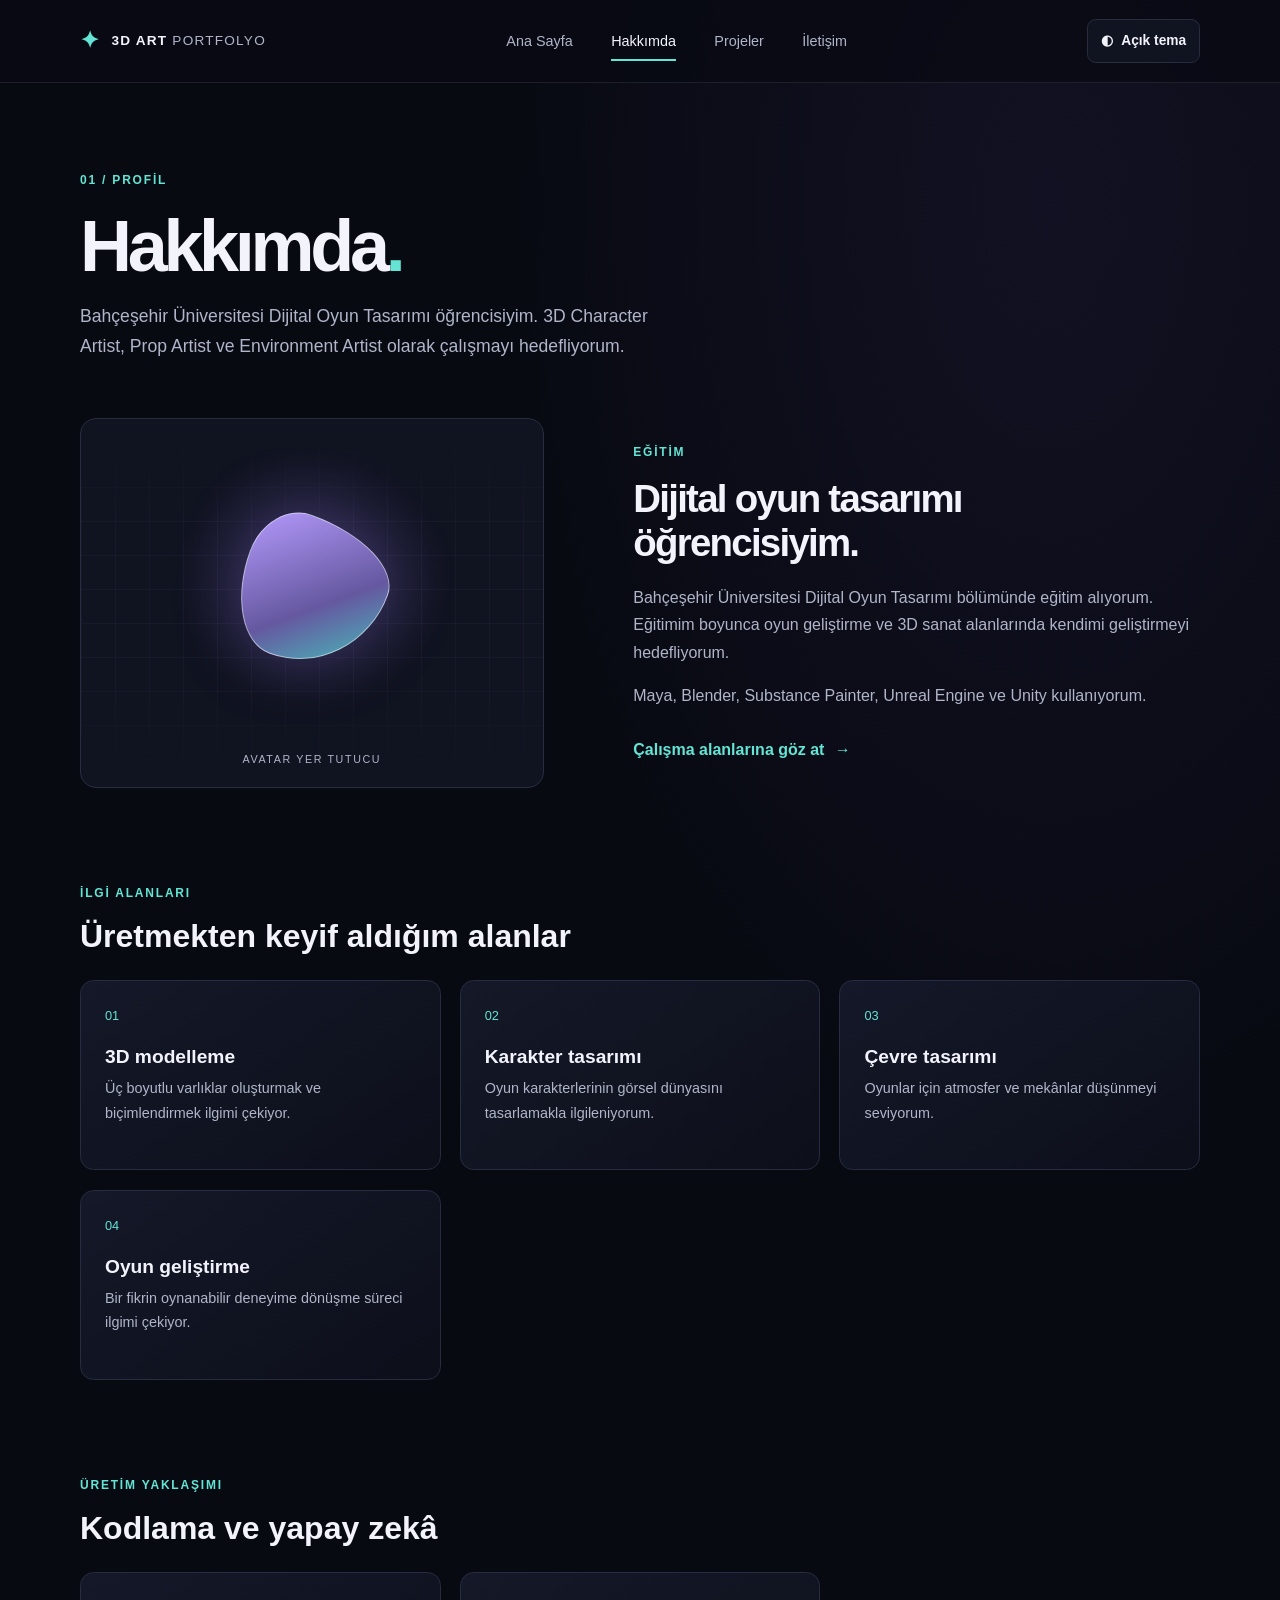
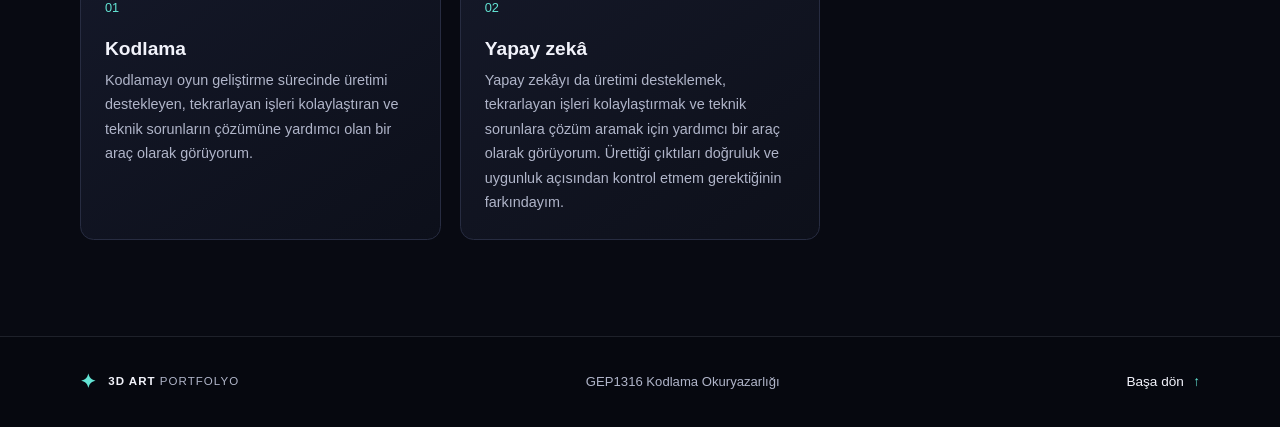
==== hakkimda.html @ 7c6eb8a8 "Ilk portfolyo yuklemesi" ====
<!DOCTYPE html>
<html lang="tr">
<head>
  <meta charset="UTF-8">
  <meta name="viewport" content="width=device-width, initial-scale=1.0">
  <meta name="theme-color" content="#080a12">
  <title>Hakkımda | 3D Art Portfolyo</title>
  <link rel="stylesheet" href="style.css">
  <script src="script.js" defer></script>
</head>
<body>
  <a class="skip-link" href="#icerik">İçeriğe geç</a>
  <header class="site-header">
    <nav class="site-nav container" aria-label="Ana gezinme">
      <a class="brand" href="index.html" aria-label="Portfolyo ana sayfa">
        <span class="brand-mark" aria-hidden="true">✦</span>
        <span>3D ART <span class="brand-light">PORTFOLYO</span></span>
      </a>
      <div class="header-controls">
        <button class="menu-toggle" type="button" aria-expanded="false" aria-controls="primary-links">
          <span aria-hidden="true">☰</span> Menü
        </button>
        <button class="theme-toggle" type="button" data-theme-toggle aria-label="Açık temaya geç">
          <span aria-hidden="true">◐</span> <span class="theme-toggle-label">Açık tema</span>
        </button>
      </div>
      <div class="nav-links" id="primary-links">
        <a href="index.html">Ana Sayfa</a>
        <a href="hakkimda.html" aria-current="page">Hakkımda</a>
        <a href="projeler.html">Projeler</a>
        <a href="iletisim.html">İletişim</a>
      </div>
    </nav>
  </header>

  <main id="icerik" class="container page-main">
    <section class="page-heading">
      <p class="eyebrow">01 / PROFİL</p>
      <h1>Hakkımda<span class="heading-dot">.</span></h1>
      <p class="page-lead">Bahçeşehir Üniversitesi Dijital Oyun Tasarımı öğrencisiyim. 3D Character Artist, Prop Artist ve Environment Artist olarak çalışmayı hedefliyorum.</p>
    </section>

    <section class="about-layout">
      <div class="about-visual" role="img" aria-label="Fotoğraf yerine avatar için yer tutucu">
        <div class="visual-grid"></div>
        <div class="visual-orb"></div>
        <span class="visual-caption">AVATAR YER TUTUCU</span>
      </div>
      <div class="about-copy">
        <p class="eyebrow">EĞİTİM</p>
        <h2>Dijital oyun tasarımı öğrencisiyim.</h2>
        <p>Bahçeşehir Üniversitesi Dijital Oyun Tasarımı bölümünde eğitim alıyorum. Eğitimim boyunca oyun geliştirme ve 3D sanat alanlarında kendimi geliştirmeyi hedefliyorum.</p>
        <p>Maya, Blender, Substance Painter, Unreal Engine ve Unity kullanıyorum.</p>
        <a class="text-link" href="projeler.html">Çalışma alanlarına göz at <span aria-hidden="true">→</span></a>
      </div>
    </section>

    <section class="focus-section">
      <div class="section-heading">
        <p class="eyebrow">İLGİ ALANLARI</p>
        <h2>Üretmekten keyif aldığım alanlar</h2>
      </div>
      <div class="focus-grid">
        <article class="focus-card"><span class="card-number">01</span><h3>3D modelleme</h3><p>Üç boyutlu varlıklar oluşturmak ve biçimlendirmek ilgimi çekiyor.</p></article>
        <article class="focus-card"><span class="card-number">02</span><h3>Karakter tasarımı</h3><p>Oyun karakterlerinin görsel dünyasını tasarlamakla ilgileniyorum.</p></article>
        <article class="focus-card"><span class="card-number">03</span><h3>Çevre tasarımı</h3><p>Oyunlar için atmosfer ve mekânlar düşünmeyi seviyorum.</p></article>
        <article class="focus-card"><span class="card-number">04</span><h3>Oyun geliştirme</h3><p>Bir fikrin oynanabilir deneyime dönüşme süreci ilgimi çekiyor.</p></article>
      </div>
    </section>

    <section class="focus-section">
      <div class="section-heading">
        <p class="eyebrow">ÜRETİM YAKLAŞIMI</p>
        <h2>Kodlama ve yapay zekâ</h2>
      </div>
      <div class="focus-grid">
        <article class="focus-card">
          <span class="card-number">01</span>
          <h3>Kodlama</h3>
          <p>Kodlamayı oyun geliştirme sürecinde üretimi destekleyen, tekrarlayan işleri kolaylaştıran ve teknik sorunların çözümüne yardımcı olan bir araç olarak görüyorum.</p>
        </article>
        <article class="focus-card">
          <span class="card-number">02</span>
          <h3>Yapay zekâ</h3>
          <p>Yapay zekâyı da üretimi desteklemek, tekrarlayan işleri kolaylaştırmak ve teknik sorunlara çözüm aramak için yardımcı bir araç olarak görüyorum. Ürettiği çıktıları doğruluk ve uygunluk açısından kontrol etmem gerektiğinin farkındayım.</p>
        </article>
      </div>
    </section>
  </main>

  <footer class="site-footer">
    <div class="container footer-inner">
      <a class="brand footer-brand" href="index.html"><span class="brand-mark" aria-hidden="true">✦</span><span>3D ART <span class="brand-light">PORTFOLYO</span></span></a>
      <p>GEP1316 Kodlama Okuryazarlığı</p>
      <a class="footer-top" href="#icerik">Başa dön <span aria-hidden="true">↑</span></a>
    </div>
  </footer>
</body>
</html>
---- style.css ----
:root {
  color-scheme: dark;
  --color-bg: #080a12;
  --color-surface: #101320;
  --color-surface-raised: #15192a;
  --color-border: #272c41;
  --color-text: #f2f3fb;
  --color-muted: #b0b5c9;
  --color-purple: #b69cff;
  --color-turquoise: #63e4d4;
  --font-body: "Segoe UI", Arial, sans-serif;
  --font-display: "Segoe UI", Arial, sans-serif;
  --content-width: 1120px;
}

* {
  box-sizing: border-box;
}

html {
  scroll-behavior: smooth;
}

body {
  min-width: 320px;
  min-height: 100vh;
  margin: 0;
  display: flex;
  flex-direction: column;
  background:
    radial-gradient(ellipse at 82% 10%, rgba(87, 67, 151, 0.13), transparent 34rem),
    var(--color-bg);
  color: var(--color-text);
  font-family: var(--font-body);
  font-size: 1rem;
  line-height: 1.7;
  -webkit-font-smoothing: antialiased;
}

a {
  color: inherit;
  text-decoration: none;
}

button,
input,
textarea {
  font: inherit;
}

button,
a,
input,
textarea {
  -webkit-tap-highlight-color: transparent;
}

a:focus-visible,
button:focus-visible,
input:focus-visible,
textarea:focus-visible {
  outline: 3px solid var(--color-turquoise);
  outline-offset: 4px;
}

.container {
  width: min(var(--content-width), calc(100% - 3rem));
  margin-inline: auto;
}

.skip-link {
  position: absolute;
  z-index: 10;
  top: 0.75rem;
  left: 0.75rem;
  padding: 0.65rem 1rem;
  transform: translateY(-160%);
  border-radius: 0.5rem;
  background: var(--color-turquoise);
  color: #06100f;
  font-weight: 700;
}

.skip-link:focus {
  transform: translateY(0);
}

.site-header {
  position: relative;
  z-index: 1;
  border-bottom: 1px solid rgba(176, 181, 201, 0.12);
  background: rgba(8, 10, 18, 0.78);
}

.site-nav {
  min-height: 82px;
  display: flex;
  align-items: center;
  justify-content: space-between;
  gap: 2rem;
}

.brand {
  display: inline-flex;
  align-items: center;
  gap: 0.7rem;
  flex-shrink: 0;
  font-family: var(--font-display);
  font-size: 0.85rem;
  font-weight: 700;
  letter-spacing: 0.09em;
}

.brand-mark {
  color: var(--color-turquoise);
  font-size: 1.45rem;
}

.brand-light {
  color: var(--color-muted);
  font-weight: 500;
}

.header-controls {
  display: flex;
  align-items: center;
  gap: 0.55rem;
  order: 3;
}

.menu-toggle,
.theme-toggle,
.filter-button {
  min-height: 44px;
  display: inline-flex;
  align-items: center;
  justify-content: center;
  gap: 0.5rem;
  padding: 0.55rem 0.8rem;
  border: 1px solid var(--color-border);
  border-radius: 0.55rem;
  background: var(--color-surface);
  color: var(--color-text);
  cursor: pointer;
  font-size: 0.86rem;
  font-weight: 700;
  transition: color 160ms ease, background 160ms ease, border-color 160ms ease;
}

.menu-toggle:hover,
.theme-toggle:hover,
.filter-button:hover {
  border-color: var(--color-purple);
}

.menu-toggle {
  display: none;
}

.nav-links {
  display: flex;
  align-items: center;
  gap: clamp(1rem, 3vw, 2.4rem);
  order: 2;
}

.nav-links a {
  padding: 0.5rem 0;
  color: var(--color-muted);
  font-size: 0.9rem;
  transition: color 160ms ease;
}

.nav-links a:hover,
.nav-links a[aria-current="page"] {
  color: var(--color-text);
}

.nav-links a[aria-current="page"] {
  box-shadow: inset 0 -2px var(--color-turquoise);
}

main {
  flex: 1;
}

.hero {
  min-height: 590px;
  display: grid;
  grid-template-columns: 1.08fr 0.92fr;
  align-items: center;
  gap: 3rem;
  padding-block: 5rem;
}

.hero-copy {
  position: relative;
  z-index: 1;
}

.eyebrow {
  margin: 0 0 1rem;
  color: var(--color-turquoise);
  font-size: 0.75rem;
  font-weight: 700;
  letter-spacing: 0.15em;
  line-height: 1.5;
}

.status-dot {
  display: inline-block;
  width: 0.5rem;
  height: 0.5rem;
  margin-right: 0.45rem;
  border-radius: 50%;
  background: var(--color-turquoise);
  box-shadow: 0 0 14px rgba(99, 228, 212, 0.65);
}

h1,
h2,
h3,
p {
  margin-top: 0;
}

h1,
h2,
h3 {
  font-family: var(--font-display);
  line-height: 1.15;
}

.hero h1 {
  margin-bottom: 1.25rem;
  font-size: clamp(2.7rem, 6vw, 5rem);
  letter-spacing: -0.065em;
}

.text-gradient {
  background: linear-gradient(100deg, var(--color-purple), var(--color-turquoise));
  background-clip: text;
  color: transparent;
}

.hero-lead,
.page-lead {
  max-width: 570px;
  color: var(--color-muted);
  font-size: 1.1rem;
}

.hero-actions {
  display: flex;
  flex-wrap: wrap;
  align-items: center;
  gap: 0.9rem;
  margin-top: 2rem;
}

.button {
  min-height: 48px;
  display: inline-flex;
  align-items: center;
  justify-content: center;
  gap: 0.7rem;
  padding: 0.75rem 1.15rem;
  border: 1px solid transparent;
  border-radius: 0.55rem;
  cursor: pointer;
  font-size: 0.92rem;
  font-weight: 700;
  transition: transform 160ms ease, border-color 160ms ease, background 160ms ease;
}

.button:hover {
  transform: translateY(-2px);
}

.button-primary {
  background: var(--color-turquoise);
  color: #071311;
}

.button-primary:hover {
  background: #8af0e4;
}

.button-quiet {
  border-color: var(--color-border);
  background: rgba(16, 19, 32, 0.65);
  color: var(--color-text);
}

.button-quiet:hover {
  border-color: var(--color-purple);
}

.hero-focus {
  display: flex;
  flex-wrap: wrap;
  gap: 1.2rem;
  margin-top: 3rem;
  color: var(--color-muted);
  font-size: 0.69rem;
  font-weight: 700;
  letter-spacing: 0.13em;
}

.hero-focus span + span::before {
  content: "/";
  margin-right: 1.2rem;
  color: var(--color-purple);
}

.hero-art {
  position: relative;
  min-height: 370px;
  overflow: hidden;
  border: 1px solid rgba(182, 156, 255, 0.22);
  border-radius: 1.4rem;
  background:
    linear-gradient(135deg, rgba(182, 156, 255, 0.1), transparent 50%),
    radial-gradient(ellipse at 50% 50%, rgba(67, 211, 199, 0.12), transparent 53%),
    #0d101c;
  box-shadow: 0 30px 90px rgba(0, 0, 0, 0.24);
}

.hero-art::before,
.hero-art::after {
  position: absolute;
  content: "";
}

.hero-art::before {
  inset: 12% 13%;
  border: 1px solid rgba(182, 156, 255, 0.16);
  border-radius: 50%;
  transform: rotate(-28deg) scaleY(0.55);
}

.hero-art::after {
  inset: 18% 19%;
  border: 1px solid rgba(99, 228, 212, 0.2);
  border-radius: 50%;
  transform: rotate(40deg) scaleY(0.62);
}

.art-orbit {
  position: absolute;
  top: 50%;
  left: 50%;
  width: 68%;
  height: 68%;
  border: 1px solid rgba(182, 156, 255, 0.32);
  border-radius: 50%;
  transform: translate(-50%, -50%);
}

.orbit-one {
  transform: translate(-50%, -50%) rotate(60deg) scaleY(0.45);
}

.orbit-two {
  border-color: rgba(99, 228, 212, 0.3);
  transform: translate(-50%, -50%) rotate(-60deg) scaleY(0.45);
}

.art-core {
  position: absolute;
  top: 50%;
  left: 50%;
  width: 112px;
  aspect-ratio: 1;
  border: 1px solid rgba(255, 255, 255, 0.65);
  border-radius: 28% 72% 54% 46% / 43% 37% 63% 57%;
  background: linear-gradient(135deg, #c8b6ff 3%, #7662b6 48%, #48d7c7 100%);
  box-shadow: 0 0 80px rgba(133, 119, 213, 0.38), inset 10px 10px 30px rgba(255, 255, 255, 0.28);
  transform: translate(-50%, -50%) rotate(-24deg);
}

.art-label,
.art-index {
  position: absolute;
  bottom: 1.35rem;
  color: var(--color-muted);
  font-size: 0.65rem;
  font-weight: 700;
  letter-spacing: 0.14em;
}

.art-label {
  left: 1.5rem;
}

.art-index {
  right: 1.5rem;
  color: var(--color-turquoise);
}

.intro-strip {
  display: flex;
  align-items: center;
  gap: 1.5rem;
  padding: 1.4rem 0 2.8rem;
  border-top: 1px solid var(--color-border);
  color: var(--color-muted);
  font-size: 0.85rem;
}

.intro-strip p {
  margin: 0;
}

.intro-strip p:last-child {
  color: var(--color-text);
}

.intro-strip p span {
  padding-inline: 0.35rem;
  color: var(--color-turquoise);
}

.strip-line {
  width: 56px;
  height: 1px;
  background: var(--color-purple);
}

.page-main {
  padding-block: 5.5rem 6rem;
}

.page-heading {
  max-width: 760px;
  margin-bottom: 3.5rem;
}

.page-heading h1 {
  margin-bottom: 0.9rem;
  font-size: clamp(2.8rem, 6vw, 4.5rem);
  letter-spacing: -0.06em;
}

.heading-dot {
  color: var(--color-turquoise);
}

.page-lead {
  margin-bottom: 0;
}

.about-layout {
  display: grid;
  grid-template-columns: 0.9fr 1.1fr;
  align-items: center;
  gap: clamp(2rem, 7vw, 6rem);
}

.about-visual {
  position: relative;
  min-height: 370px;
  overflow: hidden;
  border: 1px solid var(--color-border);
  border-radius: 1rem;
  background:
    radial-gradient(ellipse at 50% 42%, rgba(111, 92, 176, 0.27), transparent 43%),
    var(--color-surface);
}

.visual-grid {
  position: absolute;
  inset: 0;
  opacity: 0.25;
  background-image: linear-gradient(rgba(182, 156, 255, 0.19) 1px, transparent 1px), linear-gradient(90deg, rgba(182, 156, 255, 0.19) 1px, transparent 1px);
  background-size: 34px 34px;
  mask-image: linear-gradient(transparent, black 30%, black 70%, transparent);
}

.visual-orb {
  position: absolute;
  top: 47%;
  left: 50%;
  width: 145px;
  aspect-ratio: 1;
  border: 1px solid rgba(255, 255, 255, 0.5);
  border-radius: 32% 68% 63% 37% / 38% 34% 66% 62%;
  background: linear-gradient(140deg, #b69cff, #6558a0 58%, #43c9bd);
  box-shadow: 0 0 65px rgba(125, 103, 207, 0.34);
  transform: translate(-50%, -50%) rotate(20deg);
}

.visual-caption {
  position: absolute;
  right: 1.2rem;
  bottom: 1.2rem;
  left: 1.2rem;
  color: var(--color-muted);
  font-size: 0.67rem;
  letter-spacing: 0.15em;
  text-align: center;
}

.about-copy h2,
.contact-note h2 {
  max-width: 560px;
  margin-bottom: 1.2rem;
  font-size: clamp(1.8rem, 3vw, 2.6rem);
  letter-spacing: -0.045em;
}

.about-copy > p:not(.eyebrow),
.contact-note > p {
  color: var(--color-muted);
}

.text-link {
  display: inline-flex;
  align-items: center;
  gap: 0.65rem;
  margin-top: 0.7rem;
  color: var(--color-turquoise);
  font-weight: 700;
}

.text-link:hover,
.footer-top:hover {
  color: var(--color-purple);
}

.focus-section {
  margin-top: 6rem;
}

.section-heading {
  margin-bottom: 1.6rem;
}

.section-heading h2 {
  margin-bottom: 0;
  font-size: 2rem;
}

.focus-grid,
.project-grid {
  display: grid;
  grid-template-columns: repeat(3, minmax(0, 1fr));
  gap: 1.2rem;
}

.focus-card {
  min-height: 190px;
  padding: 1.5rem;
  border: 1px solid var(--color-border);
  border-radius: 0.85rem;
  background: linear-gradient(145deg, rgba(21, 25, 42, 0.92), rgba(13, 16, 27, 0.92));
}

.card-number {
  display: block;
  margin-bottom: 1.2rem;
  color: var(--color-turquoise);
  font-family: var(--font-display);
  font-size: 0.8rem;
}

.focus-card h3 {
  margin-bottom: 0.5rem;
  font-size: 1.2rem;
}

.focus-card p,
.project-info > p:last-child {
  margin-bottom: 0;
  color: var(--color-muted);
  font-size: 0.9rem;
}

.project-grid {
  grid-template-columns: repeat(2, minmax(0, 1fr));
  row-gap: 2rem;
}

.project-controls {
  margin-bottom: 1.5rem;
}

.project-filters {
  display: flex;
  flex-wrap: wrap;
  gap: 0.6rem;
}

.filter-button[aria-pressed="true"] {
  border-color: var(--color-turquoise);
  background: var(--color-turquoise);
  color: #071311;
}

.project-card[hidden] {
  display: none;
}

.filter-status {
  margin: 0.7rem 0 0;
  color: var(--color-muted);
  font-size: 0.85rem;
}

.project-card {
  overflow: hidden;
  border: 1px solid var(--color-border);
  border-radius: 0.9rem;
  background: var(--color-surface);
  transition: transform 180ms ease, border-color 180ms ease;
}

.project-card:hover {
  transform: translateY(-4px);
  border-color: rgba(182, 156, 255, 0.65);
}

.project-art {
  position: relative;
  height: clamp(300px, 36vw, 460px);
  min-height: 230px;
  display: grid;
  place-items: center;
  overflow: hidden;
  background-color: #121628;
}

.project-art img {
  position: absolute;
  z-index: 1;
  inset: 0;
  width: 100%;
  height: 100%;
  object-fit: contain;
  object-position: center;
}

.project-art--with-image::before,
.project-art--with-image::after {
  display: none;
}

.project-art::before,
.project-art::after {
  position: absolute;
  content: "";
  border: 1px solid rgba(213, 207, 255, 0.24);
  border-radius: 50%;
}

.project-art::before {
  width: 190px;
  height: 190px;
  transform: rotate(35deg) scaleY(0.48);
}

.project-art::after {
  width: 130px;
  height: 130px;
  border-color: rgba(99, 228, 212, 0.35);
}

.project-art-one {
  background-image: radial-gradient(circle at 50% 48%, rgba(182, 156, 255, 0.32), transparent 43%), linear-gradient(135deg, #1d1830, #111626);
}

.project-art-two {
  background-image: radial-gradient(circle at 50% 48%, rgba(99, 228, 212, 0.23), transparent 43%), linear-gradient(135deg, #112321, #131626);
}

.project-art-three {
  background-image: radial-gradient(circle at 50% 48%, rgba(125, 111, 204, 0.32), transparent 43%), linear-gradient(135deg, #1c1c32, #101622);
}

.project-placeholder,
.project-count {
  position: absolute;
  z-index: 1;
  color: var(--color-muted);
  font-size: 0.63rem;
  font-weight: 700;
  letter-spacing: 0.14em;
}

.project-placeholder {
  padding: 0.45rem 0.65rem;
  border: 1px solid rgba(242, 243, 251, 0.25);
  border-radius: 2rem;
  background: rgba(8, 10, 18, 0.55);
}

.project-count {
  top: 1rem;
  right: 1rem;
  color: var(--color-turquoise);
}

.project-info {
  padding: 1.35rem;
}

.project-info .eyebrow {
  margin-bottom: 0.65rem;
}

.project-info h2 {
  margin-bottom: 0.5rem;
  font-size: 1.18rem;
}

.project-description,
.project-learning p {
  color: var(--color-muted);
  font-size: 0.9rem;
  line-height: 1.65;
}

.project-learning {
  margin-top: 1.25rem;
  padding-top: 1rem;
  border-top: 1px solid var(--color-border);
}

.project-learning h3 {
  margin-bottom: 0.45rem;
  color: var(--color-turquoise);
  font-size: 0.9rem;
}

.project-learning p {
  margin-bottom: 0;
}

.project-link,
.project-link-note {
  display: inline-flex;
  align-items: center;
  gap: 0.45rem;
  margin: 1.2rem 0 0;
  color: var(--color-turquoise);
  font-size: 0.88rem;
  font-weight: 700;
}

.project-link:hover {
  color: var(--color-purple);
}

.contact-layout {
  display: grid;
  grid-template-columns: 0.75fr 1.25fr;
  gap: clamp(2rem, 8vw, 7rem);
  padding: clamp(1.5rem, 4vw, 3rem);
  border: 1px solid var(--color-border);
  border-radius: 1rem;
  background: linear-gradient(135deg, rgba(21, 25, 42, 0.84), rgba(12, 15, 25, 0.92));
}

.contact-symbol {
  display: inline-grid;
  width: 3rem;
  height: 3rem;
  margin-bottom: 1.5rem;
  place-items: center;
  border: 1px solid rgba(99, 228, 212, 0.35);
  border-radius: 0.75rem;
  background: rgba(99, 228, 212, 0.08);
  color: var(--color-turquoise);
  font-size: 1.4rem;
}

.contact-form {
  display: grid;
  gap: 1.15rem;
}

.form-field {
  display: grid;
  gap: 0.45rem;
}

.form-field label {
  color: var(--color-text);
  font-size: 0.9rem;
  font-weight: 600;
}

.form-field input,
.form-field textarea {
  width: 100%;
  min-height: 48px;
  padding: 0.75rem 0.9rem;
  border: 1px solid #3a4058;
  border-radius: 0.55rem;
  background: #0b0e18;
  color: var(--color-text);
  font-size: 1rem;
}

.form-field textarea {
  min-height: 140px;
  resize: vertical;
}

.form-field input[aria-invalid="true"],
.form-field textarea[aria-invalid="true"] {
  border-color: #e05b75;
}

.form-field input::placeholder,
.form-field textarea::placeholder {
  color: #9198ae;
}

.form-error {
  margin: 0;
  color: #ff9aab;
  font-size: 0.82rem;
}

.form-status,
.form-privacy-note {
  margin: 0;
  color: var(--color-muted);
  font-size: 0.85rem;
}

.form-status {
  color: var(--color-turquoise);
  font-weight: 700;
}

.form-status:empty {
  display: none;
}

.contact-form .button {
  justify-self: start;
  margin-top: 0.3rem;
}

.site-footer {
  border-top: 1px solid rgba(176, 181, 201, 0.14);
  background: rgba(6, 8, 14, 0.72);
}

.footer-inner {
  min-height: 90px;
  display: flex;
  align-items: center;
  justify-content: space-between;
  gap: 1.5rem;
}

.footer-brand {
  font-size: 0.72rem;
}

.footer-brand .brand-mark {
  font-size: 1.2rem;
}

.footer-inner > p {
  margin: 0;
  color: var(--color-muted);
  font-size: 0.82rem;
}

.footer-top {
  color: var(--color-text);
  font-size: 0.85rem;
}

.footer-top span {
  margin-left: 0.35rem;
  color: var(--color-turquoise);
}

@media (max-width: 800px) {
  .container {
    width: min(100% - 2.5rem, var(--content-width));
  }

  .site-nav {
    min-height: 74px;
    flex-wrap: wrap;
  }

  .nav-links {
    width: 100%;
    justify-content: center;
    gap: 1.1rem;
    order: 3;
  }

  .header-controls {
    margin-left: auto;
    order: 2;
  }

  .nav-links a {
    font-size: 0.83rem;
  }

  .hero {
    min-height: 0;
    grid-template-columns: 1fr 0.8fr;
    gap: 1.5rem;
    padding-block: 4rem;
  }

  .hero-art {
    min-height: 300px;
  }

  .about-layout,
  .contact-layout {
    grid-template-columns: 1fr 1fr;
    gap: 2rem;
  }

  .about-visual {
    min-height: 320px;
  }

  .project-grid,
  .focus-grid {
    grid-template-columns: repeat(2, minmax(0, 1fr));
  }
}

@media (max-width: 600px) {
  .container {
    width: calc(100% - 2rem);
  }

  .site-nav {
    align-items: center;
    flex-direction: row;
    flex-wrap: wrap;
    gap: 0.7rem;
    padding-block: 0.8rem;
  }

  .header-controls {
    width: 100%;
    justify-content: flex-end;
    order: 2;
  }

  .menu-toggle {
    display: inline-flex;
  }

  .nav-links {
    display: none;
    align-items: stretch;
    flex-direction: column;
    gap: 0;
    order: 3;
  }

  .site-nav.menu-open .nav-links {
    display: flex;
  }

  .nav-links {
    justify-content: flex-start;
  }

  .nav-links a {
    padding: 0.65rem 0.25rem;
    border-top: 1px solid var(--color-border);
    font-size: 0.79rem;
  }

  .brand {
    font-size: 0.75rem;
  }

  .brand-mark {
    font-size: 1.2rem;
  }

  .hero {
    grid-template-columns: 1fr;
    gap: 2.3rem;
    padding-block: 3.5rem;
  }

  .hero h1 {
    font-size: clamp(2.65rem, 12vw, 4rem);
  }

  .hero-lead,
  .page-lead {
    font-size: 1rem;
  }

  .hero-art {
    min-height: 270px;
  }

  .hero-focus {
    gap: 0.65rem;
    margin-top: 2rem;
    font-size: 0.62rem;
  }

  .hero-focus span + span::before {
    margin-right: 0.65rem;
  }

  .intro-strip {
    align-items: flex-start;
    flex-direction: column;
    gap: 0.65rem;
    padding-bottom: 2rem;
  }

  .strip-line {
    width: 36px;
  }

  .page-main {
    padding-block: 3.5rem 4rem;
  }

  .page-heading {
    margin-bottom: 2.5rem;
  }

  .about-layout,
  .contact-layout {
    grid-template-columns: 1fr;
  }

  .about-visual {
    min-height: 270px;
  }

  .focus-section {
    margin-top: 4rem;
  }

  .focus-grid,
  .project-grid {
    grid-template-columns: 1fr;
  }

  .project-art {
    height: 300px;
    min-height: 210px;
  }

  .contact-layout {
    gap: 1.8rem;
    padding: 1.25rem;
  }

  .footer-inner {
    align-items: flex-start;
    flex-direction: column;
    gap: 0.65rem;
    padding-block: 1.2rem;
  }
}

@media (prefers-reduced-motion: reduce) {
  html {
    scroll-behavior: auto;
  }

  *,
  *::before,
  *::after {
    scroll-behavior: auto !important;
    transition-duration: 0.01ms !important;
  }
}

:root[data-theme="light"] {
  color-scheme: light;
  --color-bg: #abdbd8;
  --color-surface: #c4e6e3;
  --color-surface-raised: #d7eeeb;
  --color-border: #749b9c;
  --color-text: #000000;
  --color-muted: #26384a;
  --color-purple: #14213d;
  --color-turquoise: #14213d;
}

:root[data-theme="light"] body {
  background:
    radial-gradient(ellipse at 82% 10%, rgba(20, 33, 61, 0.07), transparent 34rem),
    var(--color-bg);
}

:root[data-theme="light"] .site-header,
:root[data-theme="light"] .site-footer {
  border-color: rgba(20, 33, 61, 0.22);
  background: rgba(171, 219, 216, 0.96);
}

:root[data-theme="light"] .button-primary,
:root[data-theme="light"] .filter-button[aria-pressed="true"] {
  border-color: #14213d;
  background: #14213d;
  color: #ffffff;
}

:root[data-theme="light"] .button-primary:hover,
:root[data-theme="light"] .filter-button[aria-pressed="true"]:hover {
  border-color: #263c67;
  background: #263c67;
  color: #ffffff;
}

:root[data-theme="light"] .button-quiet,
:root[data-theme="light"] .menu-toggle,
:root[data-theme="light"] .theme-toggle,
:root[data-theme="light"] .filter-button {
  border-color: #58777e;
  background: #c4e6e3;
  color: #14213d;
}

:root[data-theme="light"] .button-quiet:hover,
:root[data-theme="light"] .menu-toggle:hover,
:root[data-theme="light"] .theme-toggle:hover,
:root[data-theme="light"] .filter-button:hover {
  border-color: #14213d;
  background: #d7eeeb;
  color: #14213d;
}

:root[data-theme="light"] .skip-link {
  background: #14213d;
  color: #ffffff;
}

:root[data-theme="light"] .hero-art {
  border-color: rgba(20, 33, 61, 0.3);
  background:
    linear-gradient(135deg, rgba(20, 33, 61, 0.08), transparent 50%),
    radial-gradient(ellipse at 50% 50%, rgba(20, 33, 61, 0.08), transparent 53%),
    #c4e6e3;
  box-shadow: 0 30px 90px rgba(20, 33, 61, 0.12);
}

:root[data-theme="light"] .hero-art::before,
:root[data-theme="light"] .hero-art::after,
:root[data-theme="light"] .art-orbit {
  border-color: rgba(20, 33, 61, 0.3);
}

:root[data-theme="light"] .art-core {
  border-color: rgba(20, 33, 61, 0.55);
}

:root[data-theme="light"] .about-visual {
  background:
    radial-gradient(ellipse at 50% 42%, rgba(20, 33, 61, 0.09), transparent 43%),
    var(--color-surface);
}

:root[data-theme="light"] .visual-grid {
  background-image: linear-gradient(rgba(20, 33, 61, 0.16) 1px, transparent 1px), linear-gradient(90deg, rgba(20, 33, 61, 0.16) 1px, transparent 1px);
}

:root[data-theme="light"] .visual-orb {
  border-color: rgba(20, 33, 61, 0.35);
}

:root[data-theme="light"] .focus-card {
  background: linear-gradient(145deg, #d7eeeb, #c4e6e3);
}

:root[data-theme="light"] .project-card {
  background: #c4e6e3;
}

:root[data-theme="light"] .project-art {
  background-color: #b7deda;
}

:root[data-theme="light"] .project-art::before,
:root[data-theme="light"] .project-art::after {
  border-color: rgba(20, 33, 61, 0.24);
}

:root[data-theme="light"] .project-art-one {
  background-image: radial-gradient(circle at 50% 48%, rgba(20, 33, 61, 0.12), transparent 43%), linear-gradient(135deg, #d5e9e7, #b9ddda);
}

:root[data-theme="light"] .project-art-two {
  background-image: radial-gradient(circle at 50% 48%, rgba(20, 33, 61, 0.1), transparent 43%), linear-gradient(135deg, #cfe7e4, #b5d9d7);
}

:root[data-theme="light"] .project-placeholder {
  border-color: rgba(20, 33, 61, 0.4);
  background: rgba(244, 251, 250, 0.92);
  color: #14213d;
}

:root[data-theme="light"] .contact-layout {
  background: linear-gradient(135deg, #c4e6e3, #d7eeeb);
}

:root[data-theme="light"] .contact-symbol {
  border-color: rgba(20, 33, 61, 0.35);
  background: rgba(20, 33, 61, 0.07);
}

:root[data-theme="light"] .form-field input,
:root[data-theme="light"] .form-field textarea {
  border-color: #58777e;
  background: #f3fbfa;
  color: #000000;
}

:root[data-theme="light"] .form-field input::placeholder,
:root[data-theme="light"] .form-field textarea::placeholder {
  color: #52616f;
}

:root[data-theme="light"] .form-error {
  color: #8b1e2d;
}

:root[data-theme="light"] .form-status {
  color: #14213d;
}
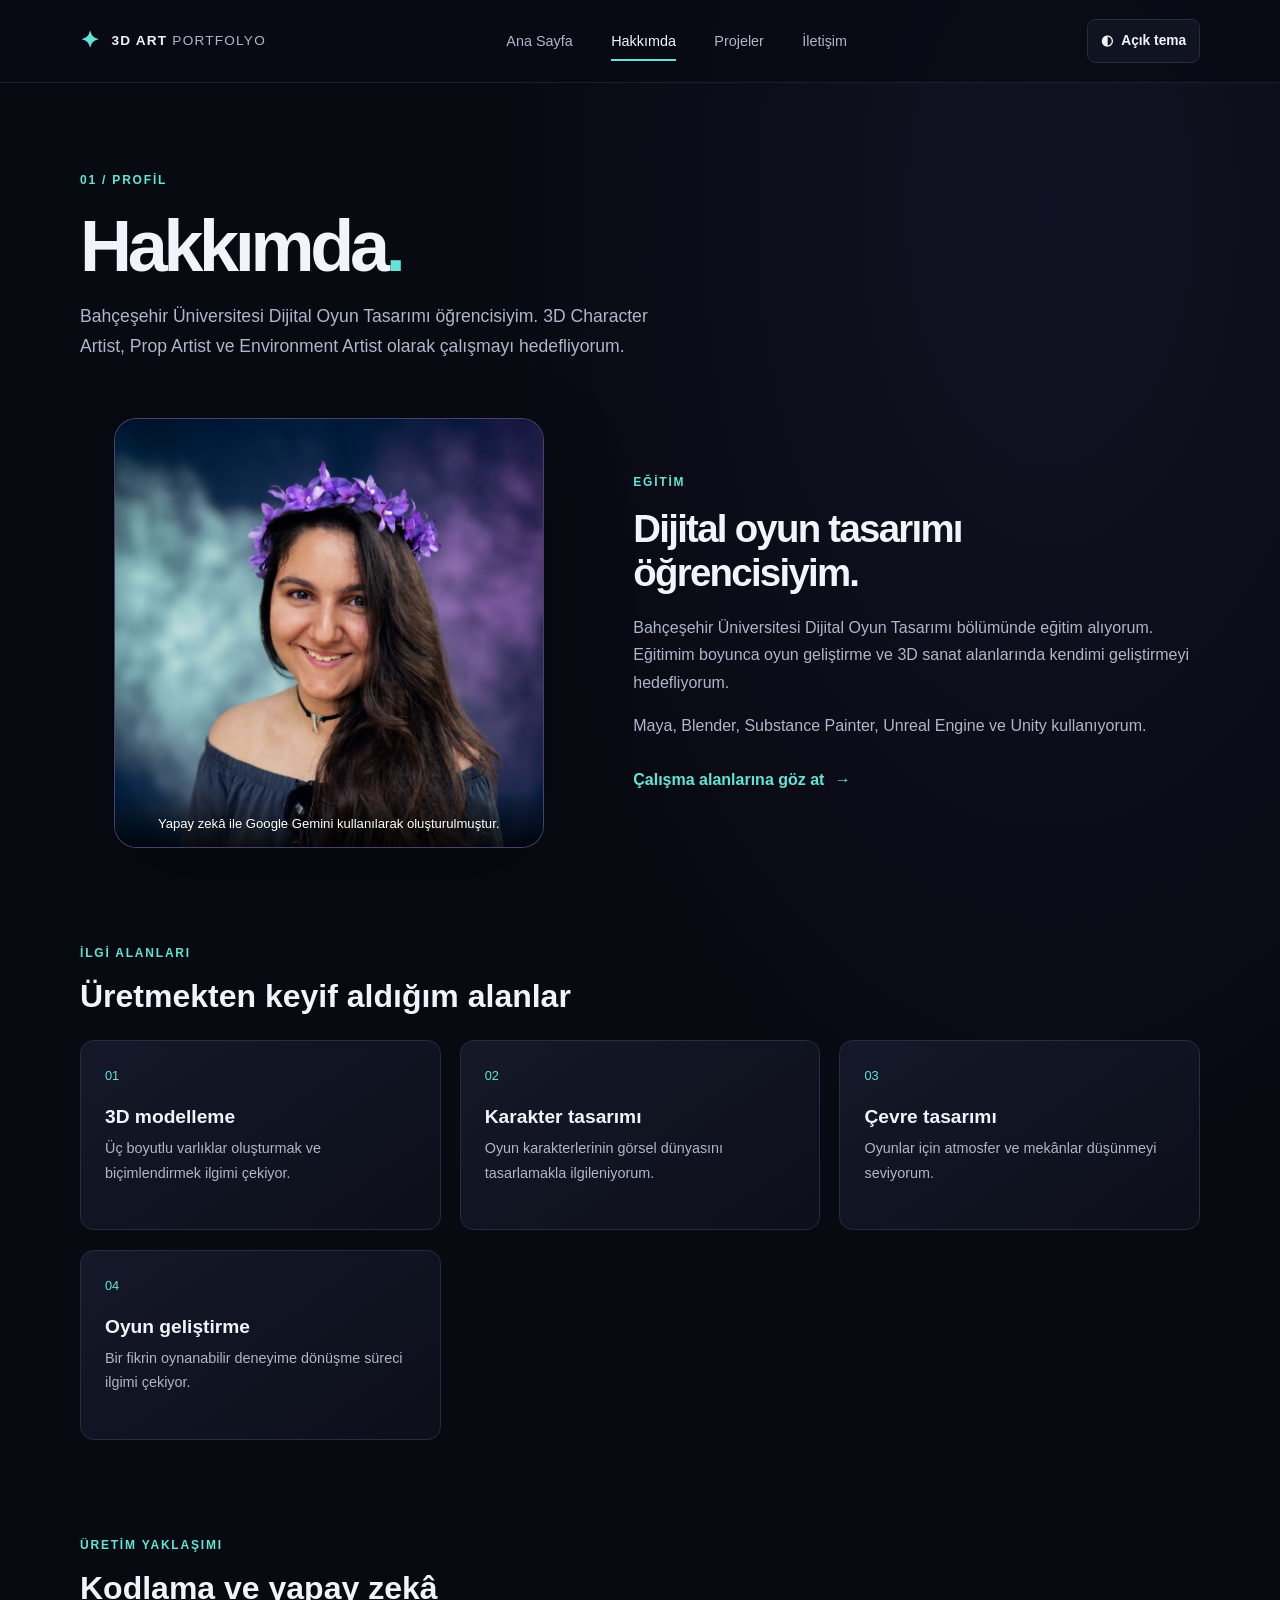
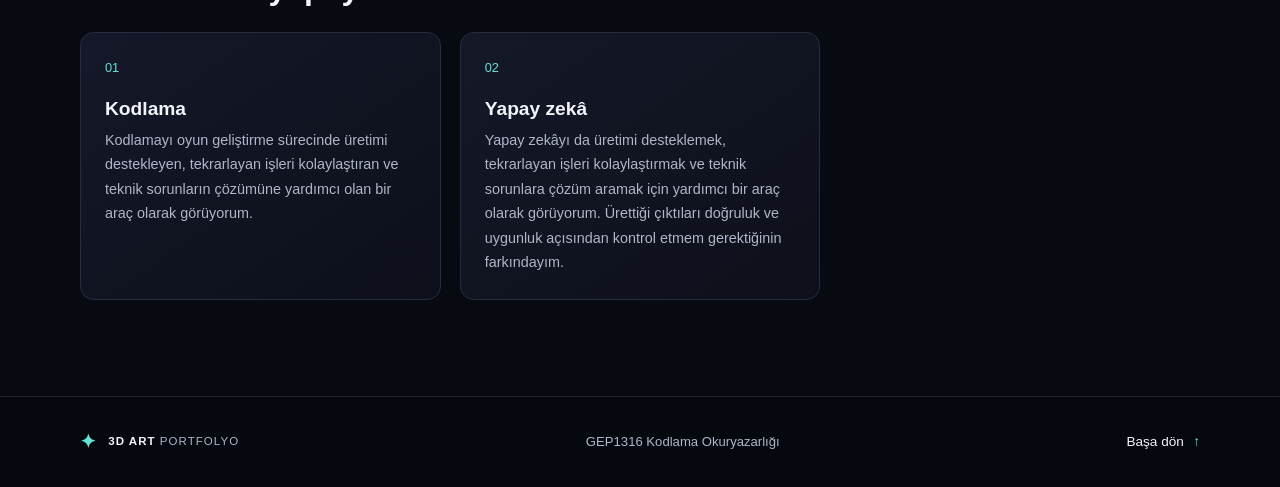
==== commit 676e0160: "Portfolyo son duzenlemeler ve testler" ====
--- a/hakkimda.html
+++ b/hakkimda.html
@@ -41,11 +41,14 @@
     </section>
 
     <section class="about-layout">
-      <div class="about-visual" role="img" aria-label="Fotoğraf yerine avatar için yer tutucu">
-        <div class="visual-grid"></div>
-        <div class="visual-orb"></div>
-        <span class="visual-caption">AVATAR YER TUTUCU</span>
-      </div>
+      <figure class="hero-art profile-art">
+        <img
+          class="profile-image"
+          src="images/Profile_by_Gemini.png"
+          alt="Mor çiçekli taç takan ve gülümseyen bir kişinin portresi."
+        >
+        <figcaption class="profile-image-caption">Yapay zekâ ile Google Gemini kullanılarak oluşturulmuştur.</figcaption>
+      </figure>
       <div class="about-copy">
         <p class="eyebrow">EĞİTİM</p>
         <h2>Dijital oyun tasarımı öğrencisiyim.</h2>
--- a/style.css
+++ b/style.css
@@ -313,6 +313,37 @@
   color: var(--color-purple);
 }
 
+.hero-social-links {
+  display: flex;
+  flex-wrap: wrap;
+  gap: 1rem 1.5rem;
+  margin-top: 1.5rem;
+}
+
+.hero-social-links a,
+.professional-links a {
+  color: var(--color-turquoise);
+  font-size: 0.9rem;
+  font-weight: 700;
+}
+
+.hero-social-links a {
+  display: inline-flex;
+  align-items: baseline;
+  gap: 0.35rem;
+}
+
+.hero-social-links a:hover,
+.professional-links a:hover {
+  color: var(--color-purple);
+}
+
+.external-link-hint {
+  color: var(--color-muted);
+  font-size: 0.72rem;
+  font-weight: 400;
+}
+
 .hero-art {
   position: relative;
   min-height: 370px;
@@ -326,6 +357,41 @@
   box-shadow: 0 30px 90px rgba(0, 0, 0, 0.24);
 }
 
+.profile-art {
+  width: min(100%, 430px);
+  min-height: 0;
+  aspect-ratio: 1;
+  justify-self: end;
+  margin: 0;
+  border-color: rgba(182, 156, 255, 0.35);
+  background: var(--color-surface);
+}
+
+.profile-art::before,
+.profile-art::after {
+  display: none;
+}
+
+.profile-image {
+  display: block;
+  width: 100%;
+  height: 100%;
+  object-fit: contain;
+}
+
+.profile-image-caption {
+  position: absolute;
+  right: 0;
+  bottom: 0;
+  left: 0;
+  padding: 1.5rem 1rem 0.85rem;
+  background: linear-gradient(transparent, rgba(0, 0, 0, 0.78));
+  color: #ffffff;
+  font-size: 0.82rem;
+  line-height: 1.4;
+  text-align: center;
+}
+
 .hero-art::before,
 .hero-art::after {
   position: absolute;
@@ -514,6 +580,28 @@
   color: var(--color-muted);
 }
 
+.professional-links-section {
+  margin-top: 2rem;
+}
+
+.professional-links-section h3 {
+  margin-bottom: 0.65rem;
+  font-size: 1rem;
+}
+
+.professional-links {
+  display: grid;
+}
+
+.professional-links a {
+  min-height: 48px;
+  display: flex;
+  align-items: center;
+  justify-content: space-between;
+  gap: 0.8rem;
+  border-bottom: 1px solid var(--color-border);
+}
+
 .text-link {
   display: inline-flex;
   align-items: center;
@@ -918,6 +1006,12 @@
     min-height: 300px;
   }
 
+  .profile-art {
+    width: min(100%, 360px);
+    min-height: 0;
+    justify-self: center;
+  }
+
   .about-layout,
   .contact-layout {
     grid-template-columns: 1fr 1fr;
@@ -1004,6 +1098,10 @@
 
   .hero-art {
     min-height: 270px;
+  }
+
+  .profile-art {
+    min-height: 0;
   }
 
   .hero-focus {
